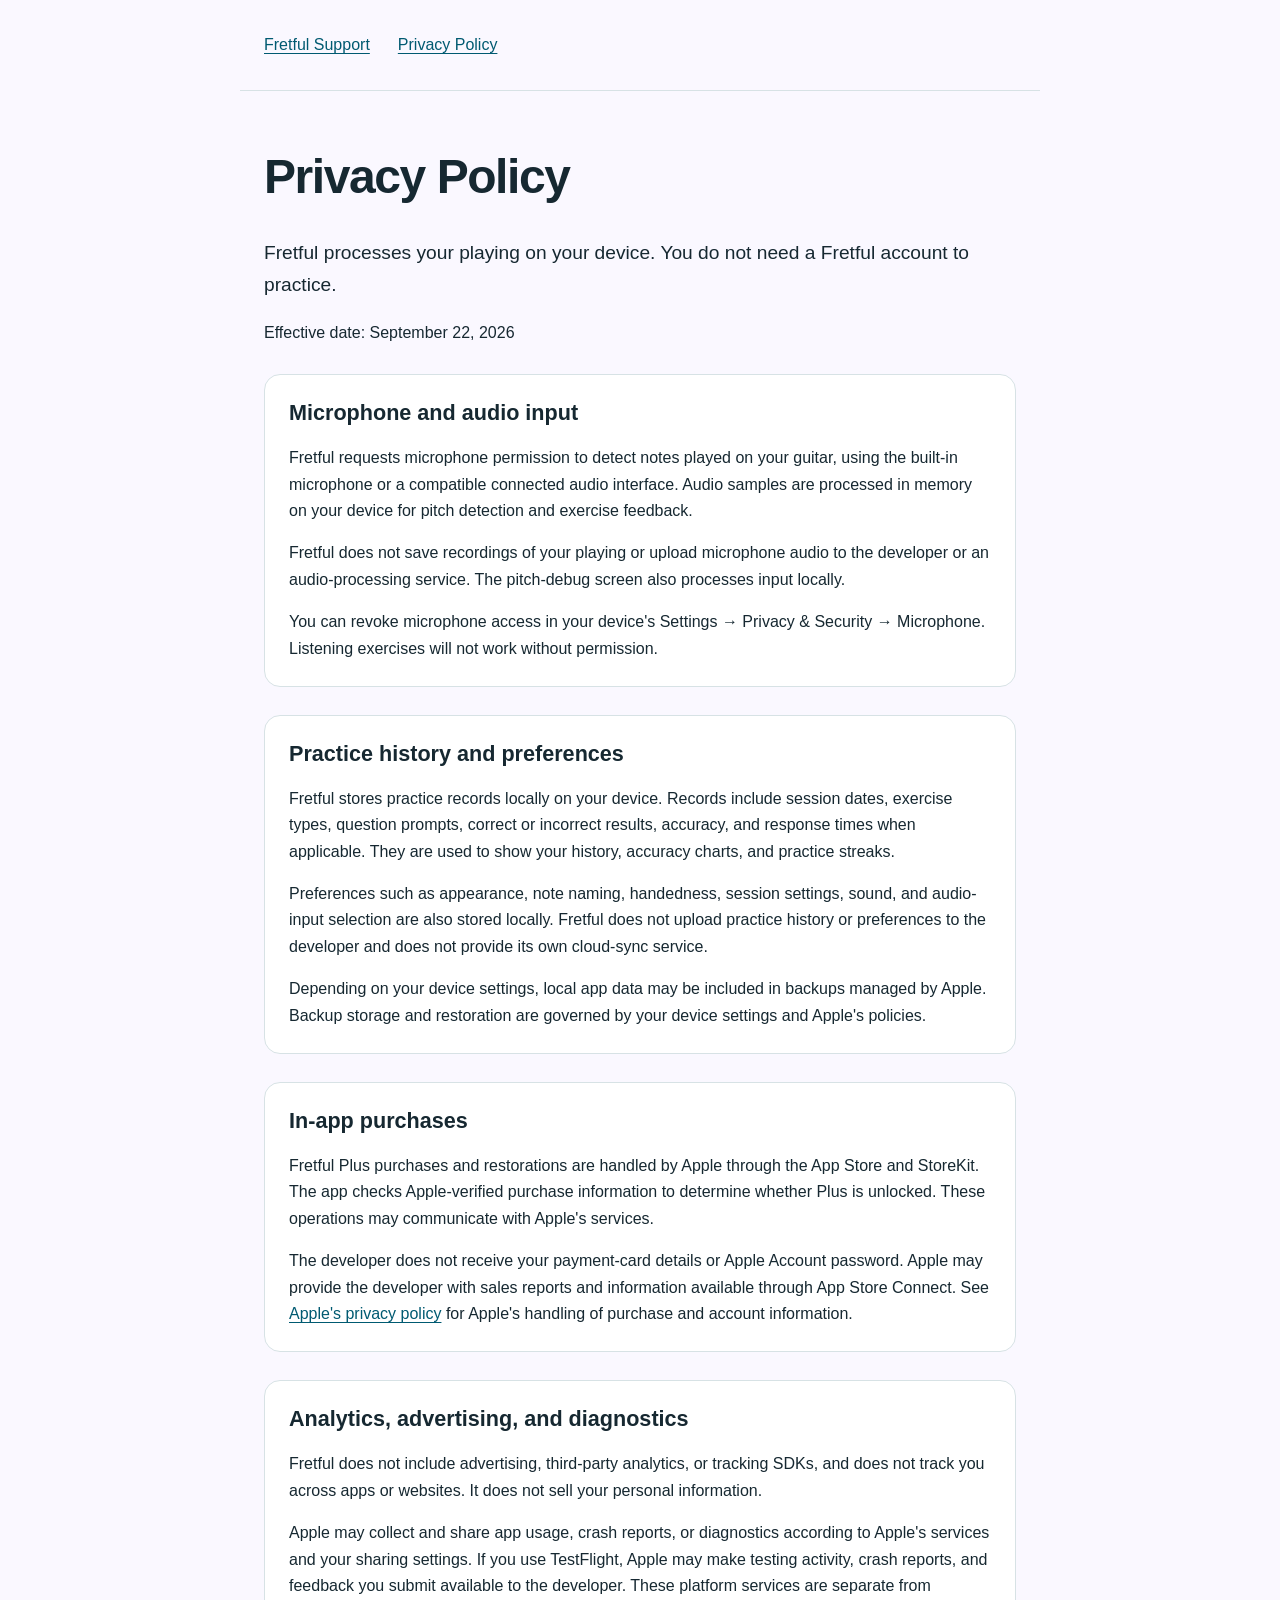
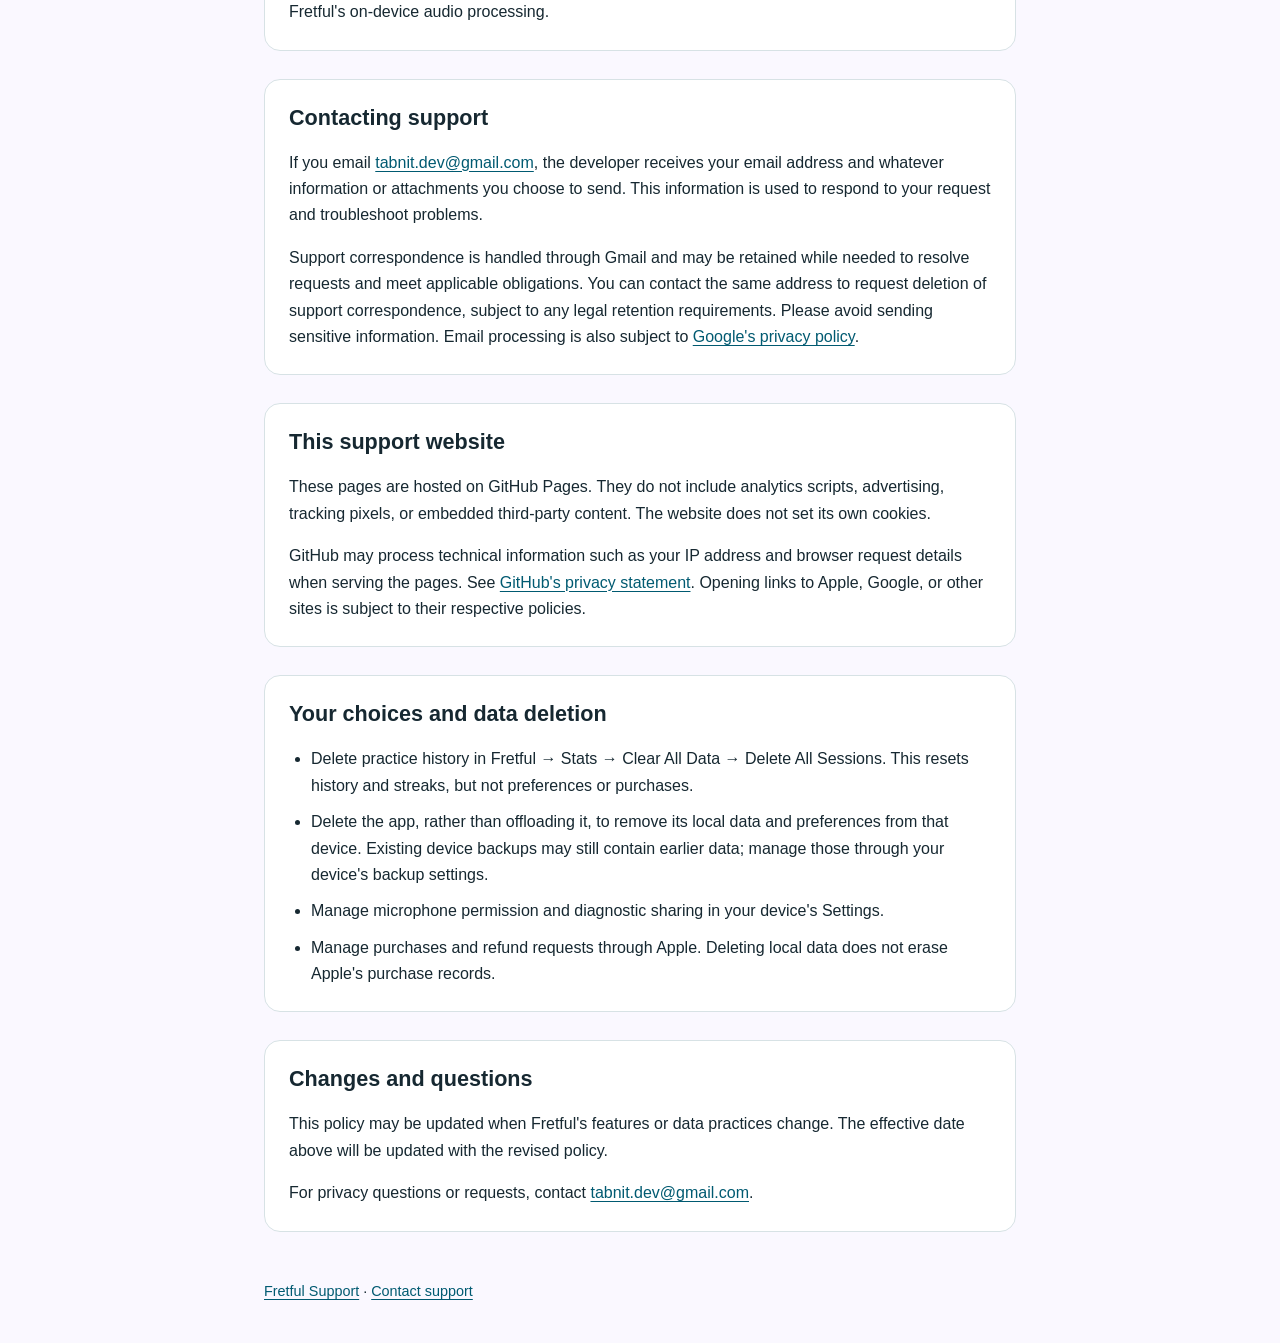
==== fretful/privacy.html @ b4720f69 "Publish Fretful support and privacy pages" ====
<!doctype html>
<html lang="en">
<head>
  <meta charset="utf-8">
  <meta name="viewport" content="width=device-width, initial-scale=1">
  <meta name="description" content="How Fretful handles microphone audio, practice history, preferences, purchases, and support requests.">
  <title>Fretful Privacy Policy</title>
  <link rel="stylesheet" href="styles.css">
</head>
<body>
  <header><nav aria-label="Main"><a href="index.html">Fretful Support</a><a href="privacy.html" aria-current="page">Privacy Policy</a></nav></header>
  <main>
    <h1>Privacy Policy</h1>
    <p class="intro">Fretful processes your playing on your device. You do not need a Fretful account to practice.</p>
    <p>Effective date: September 22, 2026</p>
    <section>
      <h2>Microphone and audio input</h2>
      <p>Fretful requests microphone permission to detect notes played on your guitar, using the built-in microphone or a compatible connected audio interface. Audio samples are processed in memory on your device for pitch detection and exercise feedback.</p>
      <p>Fretful does not save recordings of your playing or upload microphone audio to the developer or an audio-processing service. The pitch-debug screen also processes input locally.</p>
      <p>You can revoke microphone access in your device's Settings → Privacy &amp; Security → Microphone. Listening exercises will not work without permission.</p>
    </section>
    <section>
      <h2>Practice history and preferences</h2>
      <p>Fretful stores practice records locally on your device. Records include session dates, exercise types, question prompts, correct or incorrect results, accuracy, and response times when applicable. They are used to show your history, accuracy charts, and practice streaks.</p>
      <p>Preferences such as appearance, note naming, handedness, session settings, sound, and audio-input selection are also stored locally. Fretful does not upload practice history or preferences to the developer and does not provide its own cloud-sync service.</p>
      <p>Depending on your device settings, local app data may be included in backups managed by Apple. Backup storage and restoration are governed by your device settings and Apple's policies.</p>
    </section>
    <section>
      <h2>In-app purchases</h2>
      <p>Fretful Plus purchases and restorations are handled by Apple through the App Store and StoreKit. The app checks Apple-verified purchase information to determine whether Plus is unlocked. These operations may communicate with Apple's services.</p>
      <p>The developer does not receive your payment-card details or Apple Account password. Apple may provide the developer with sales reports and information available through App Store Connect. See <a href="https://www.apple.com/legal/privacy/">Apple's privacy policy</a> for Apple's handling of purchase and account information.</p>
    </section>
    <section>
      <h2>Analytics, advertising, and diagnostics</h2>
      <p>Fretful does not include advertising, third-party analytics, or tracking SDKs, and does not track you across apps or websites. It does not sell your personal information.</p>
      <p>Apple may collect and share app usage, crash reports, or diagnostics according to Apple's services and your sharing settings. If you use TestFlight, Apple may make testing activity, crash reports, and feedback you submit available to the developer. These platform services are separate from Fretful's on-device audio processing.</p>
    </section>
    <section>
      <h2>Contacting support</h2>
      <p>If you email <a href="mailto:tabnit.dev@gmail.com">tabnit.dev@gmail.com</a>, the developer receives your email address and whatever information or attachments you choose to send. This information is used to respond to your request and troubleshoot problems.</p>
      <p>Support correspondence is handled through Gmail and may be retained while needed to resolve requests and meet applicable obligations. You can contact the same address to request deletion of support correspondence, subject to any legal retention requirements. Please avoid sending sensitive information. Email processing is also subject to <a href="https://policies.google.com/privacy">Google's privacy policy</a>.</p>
    </section>
    <section>
      <h2>This support website</h2>
      <p>These pages are hosted on GitHub Pages. They do not include analytics scripts, advertising, tracking pixels, or embedded third-party content. The website does not set its own cookies.</p>
      <p>GitHub may process technical information such as your IP address and browser request details when serving the pages. See <a href="https://docs.github.com/en/site-policy/privacy-policies/github-general-privacy-statement">GitHub's privacy statement</a>. Opening links to Apple, Google, or other sites is subject to their respective policies.</p>
    </section>
    <section>
      <h2>Your choices and data deletion</h2>
      <ul>
        <li>Delete practice history in Fretful → Stats → Clear All Data → Delete All Sessions. This resets history and streaks, but not preferences or purchases.</li>
        <li>Delete the app, rather than offloading it, to remove its local data and preferences from that device. Existing device backups may still contain earlier data; manage those through your device's backup settings.</li>
        <li>Manage microphone permission and diagnostic sharing in your device's Settings.</li>
        <li>Manage purchases and refund requests through Apple. Deleting local data does not erase Apple's purchase records.</li>
      </ul>
    </section>
    <section>
      <h2>Changes and questions</h2>
      <p>This policy may be updated when Fretful's features or data practices change. The effective date above will be updated with the revised policy.</p>
      <p>For privacy questions or requests, contact <a href="mailto:tabnit.dev@gmail.com">tabnit.dev@gmail.com</a>.</p>
    </section>
  </main>
  <footer><a href="index.html">Fretful Support</a> · <a href="mailto:tabnit.dev@gmail.com">Contact support</a></footer>
</body>
</html>
---- fretful/styles.css ----
:root {
  color-scheme: light;
  font-family: -apple-system, BlinkMacSystemFont, "Segoe UI", sans-serif;
  color: #162831;
  background: #faf8ff;
  line-height: 1.65;
}
* { box-sizing: border-box; }
body { margin: 0; }
header, main, footer { max-width: 800px; margin: auto; padding: 24px; }
header { border-bottom: 1px solid #d7e2e5; }
nav { display: flex; flex-wrap: wrap; gap: 12px 28px; }
nav a { padding: 8px 0; }
a { color: #005a71; text-underline-offset: 3px; overflow-wrap: anywhere; }
a:hover { text-decoration-thickness: 2px; }
a:focus-visible { outline: 3px solid #005a71; outline-offset: 4px; border-radius: 2px; }
h1 { font-size: clamp(2rem, 6vw, 3rem); line-height: 1.2; letter-spacing: -0.03em; }
h2 { font-size: 1.35rem; line-height: 1.3; margin-top: 0; }
.intro { font-size: 1.2rem; }
section { margin-top: 28px; padding: 24px; background: white; border: 1px solid #d7e2e5; border-radius: 16px; }
section p:last-child, section ul:last-child { margin-bottom: 0; }
ul { padding-left: 22px; }
li + li { margin-top: 10px; }
footer { font-size: 0.9rem; padding-bottom: 40px; }
@media (max-width: 480px) {
  header, main, footer { padding: 20px; }
  section { padding: 20px; }
}
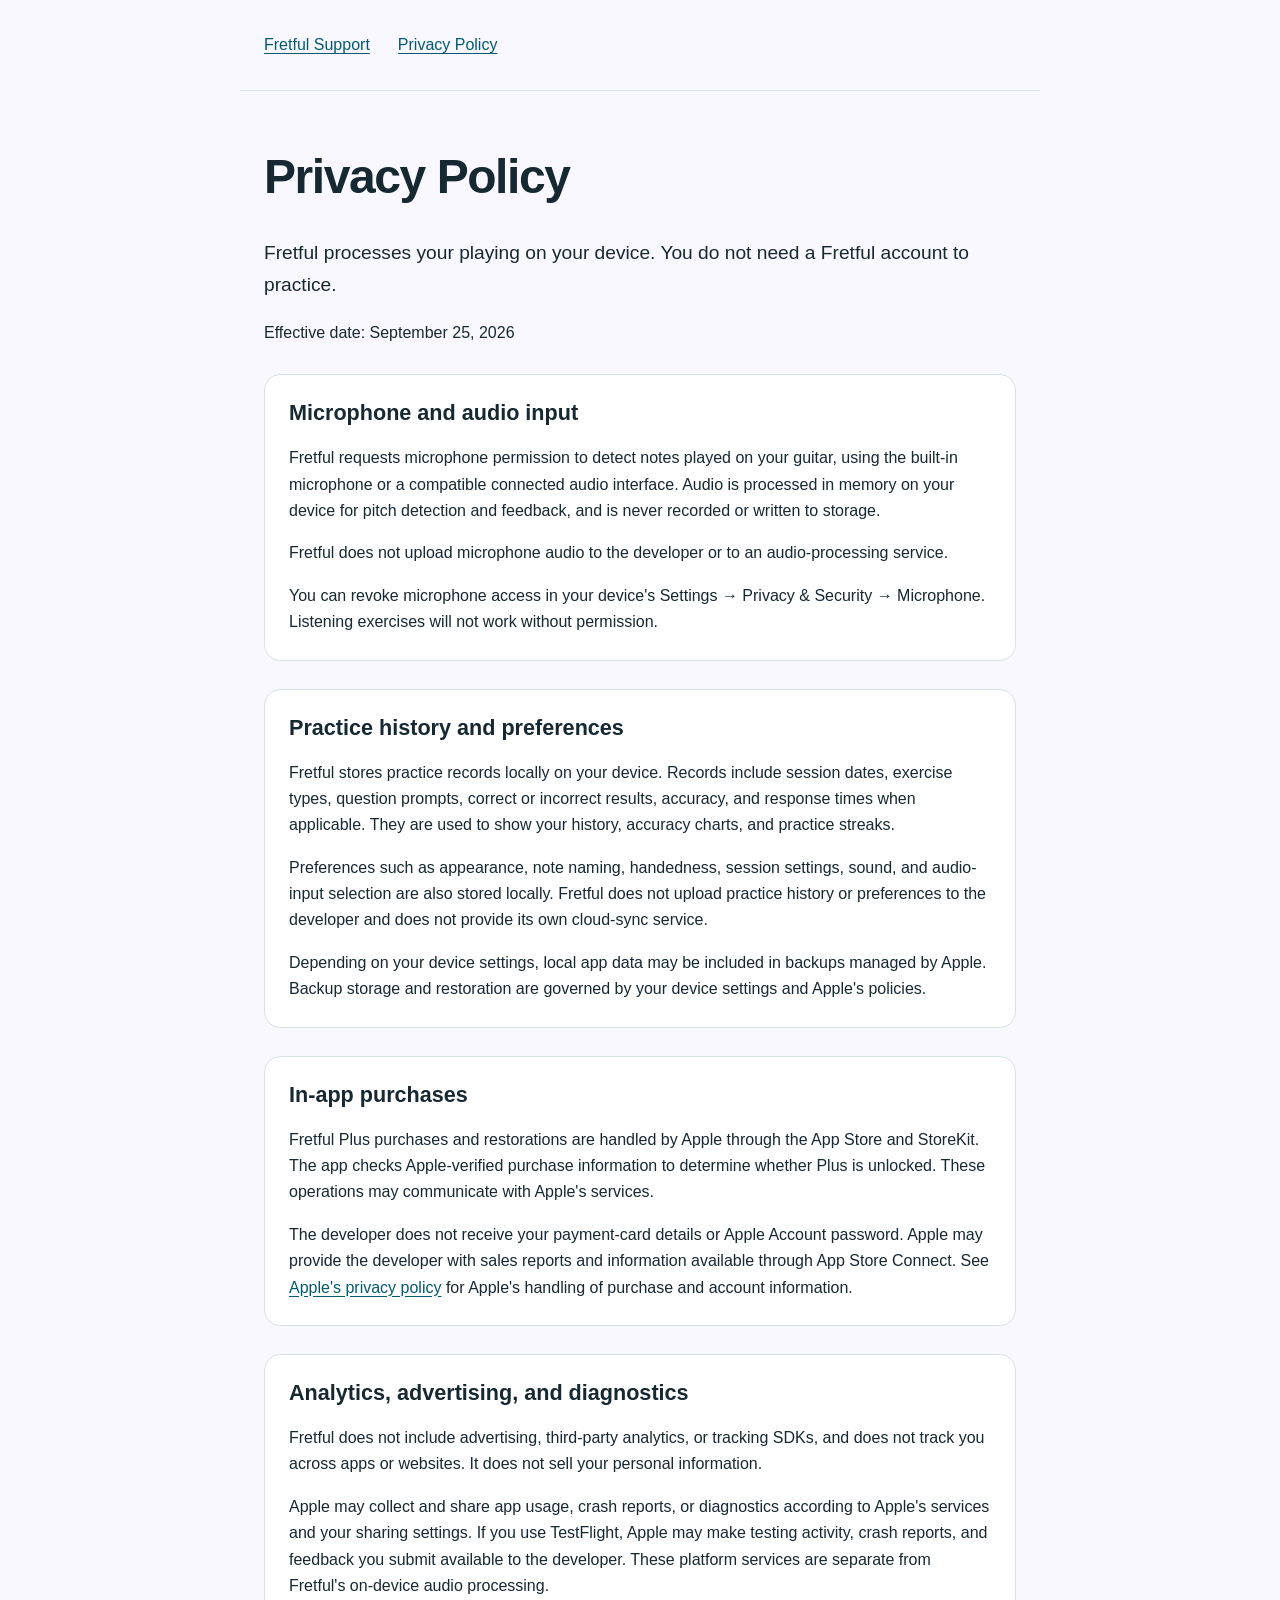
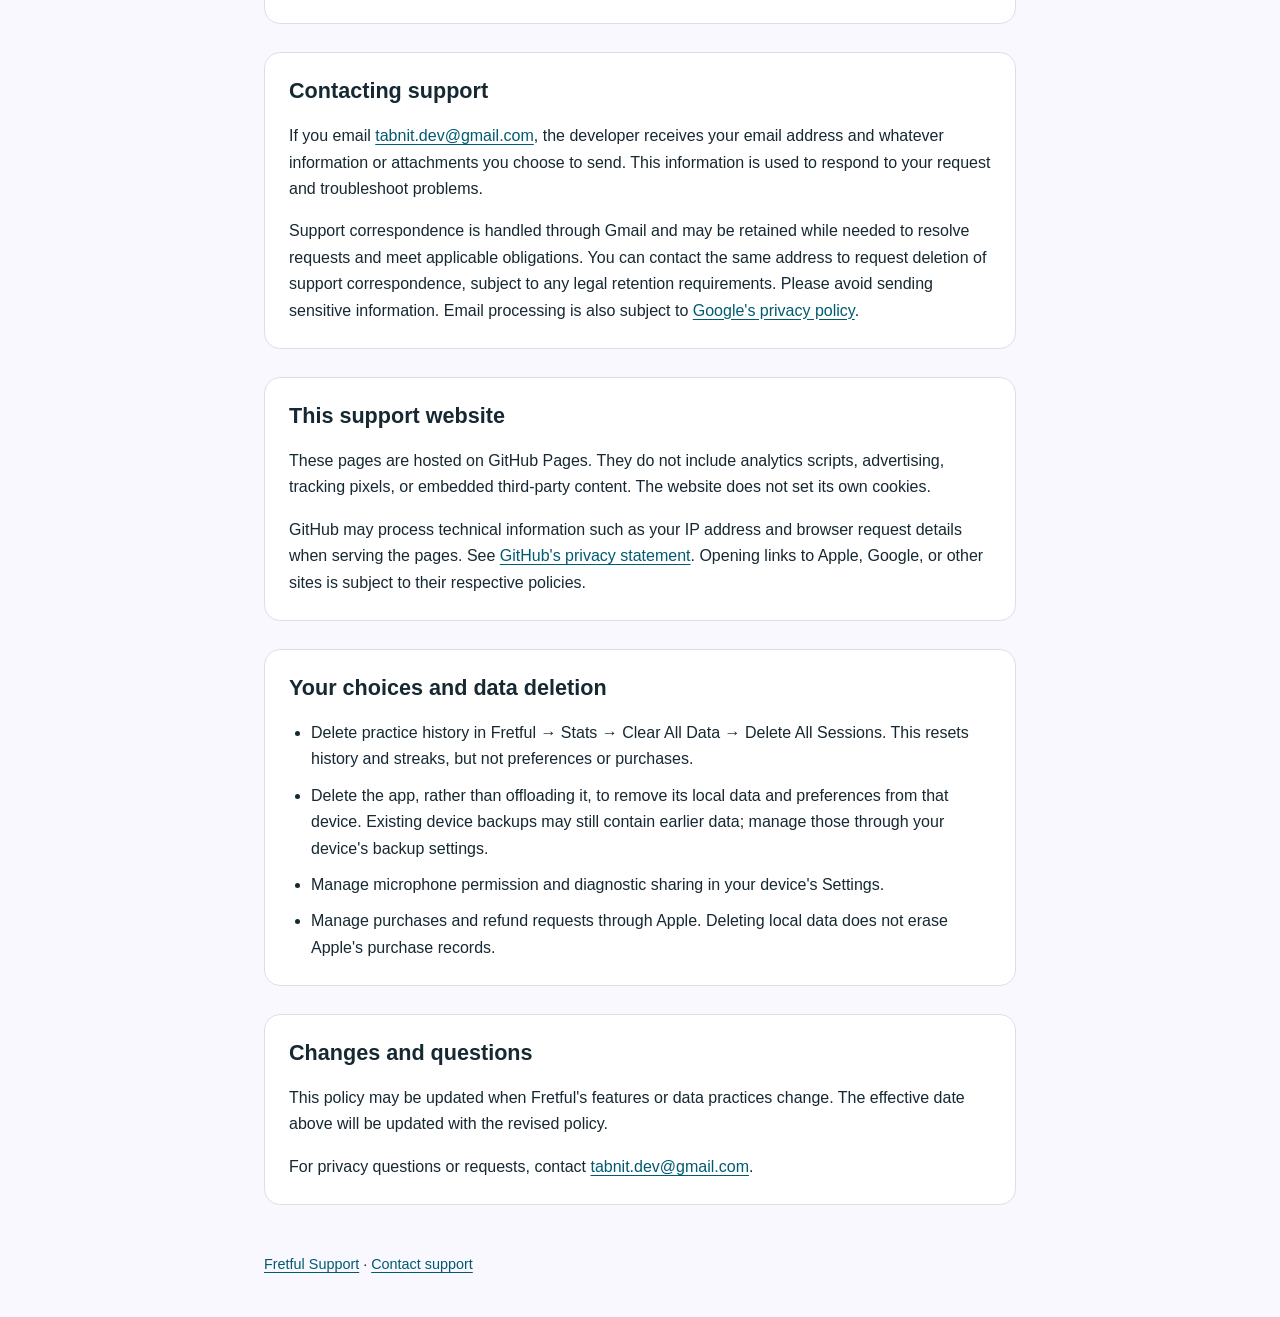
==== commit 92e49796: "Fretful privacy: remove recording references, clarify audio is never stored" ====
--- a/fretful/privacy.html
+++ b/fretful/privacy.html
@@ -12,11 +12,11 @@
   <main>
     <h1>Privacy Policy</h1>
     <p class="intro">Fretful processes your playing on your device. You do not need a Fretful account to practice.</p>
-    <p>Effective date: September 22, 2026</p>
+    <p>Effective date: September 25, 2026</p>
     <section>
       <h2>Microphone and audio input</h2>
-      <p>Fretful requests microphone permission to detect notes played on your guitar, using the built-in microphone or a compatible connected audio interface. Audio samples are processed in memory on your device for pitch detection and exercise feedback.</p>
-      <p>Fretful does not save recordings of your playing or upload microphone audio to the developer or an audio-processing service. The pitch-debug screen also processes input locally.</p>
+      <p>Fretful requests microphone permission to detect notes played on your guitar, using the built-in microphone or a compatible connected audio interface. Audio is processed in memory on your device for pitch detection and feedback, and is never recorded or written to storage.</p>
+      <p>Fretful does not upload microphone audio to the developer or to an audio-processing service.</p>
       <p>You can revoke microphone access in your device's Settings → Privacy &amp; Security → Microphone. Listening exercises will not work without permission.</p>
     </section>
     <section>
